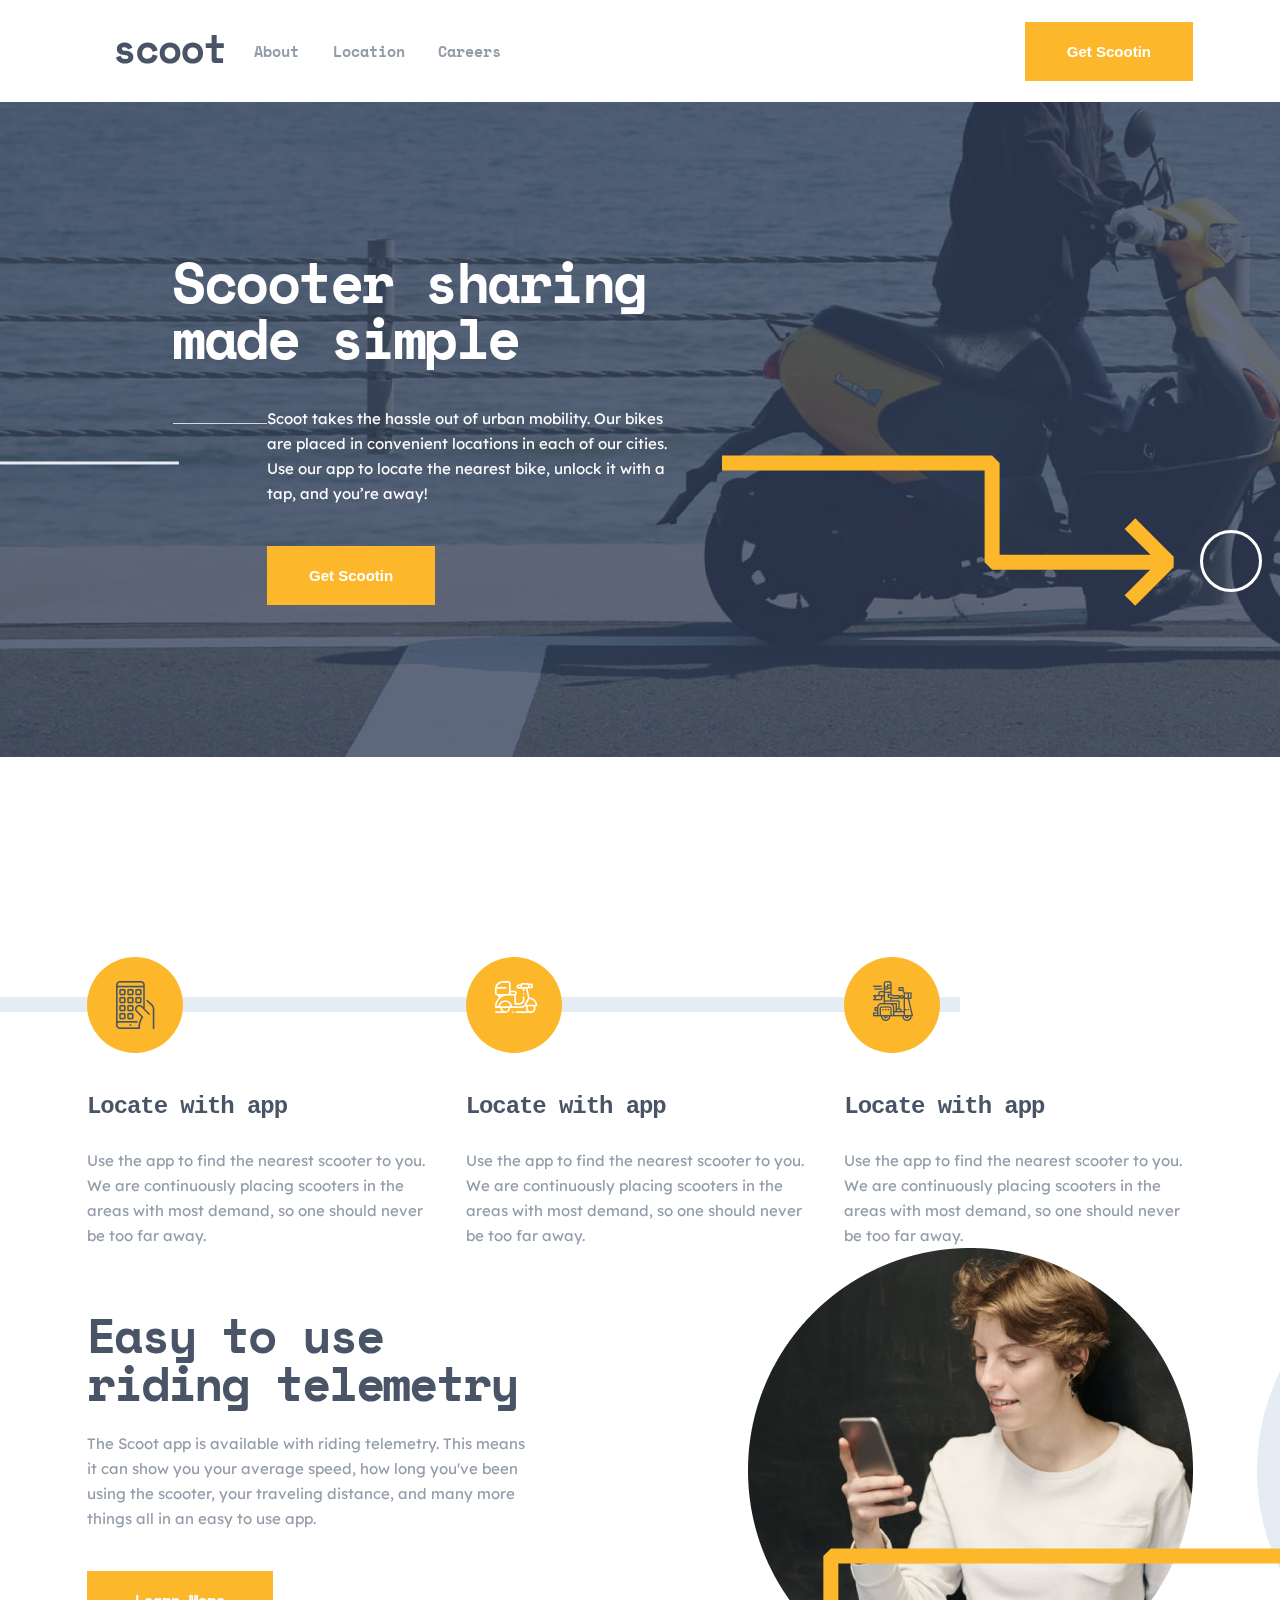
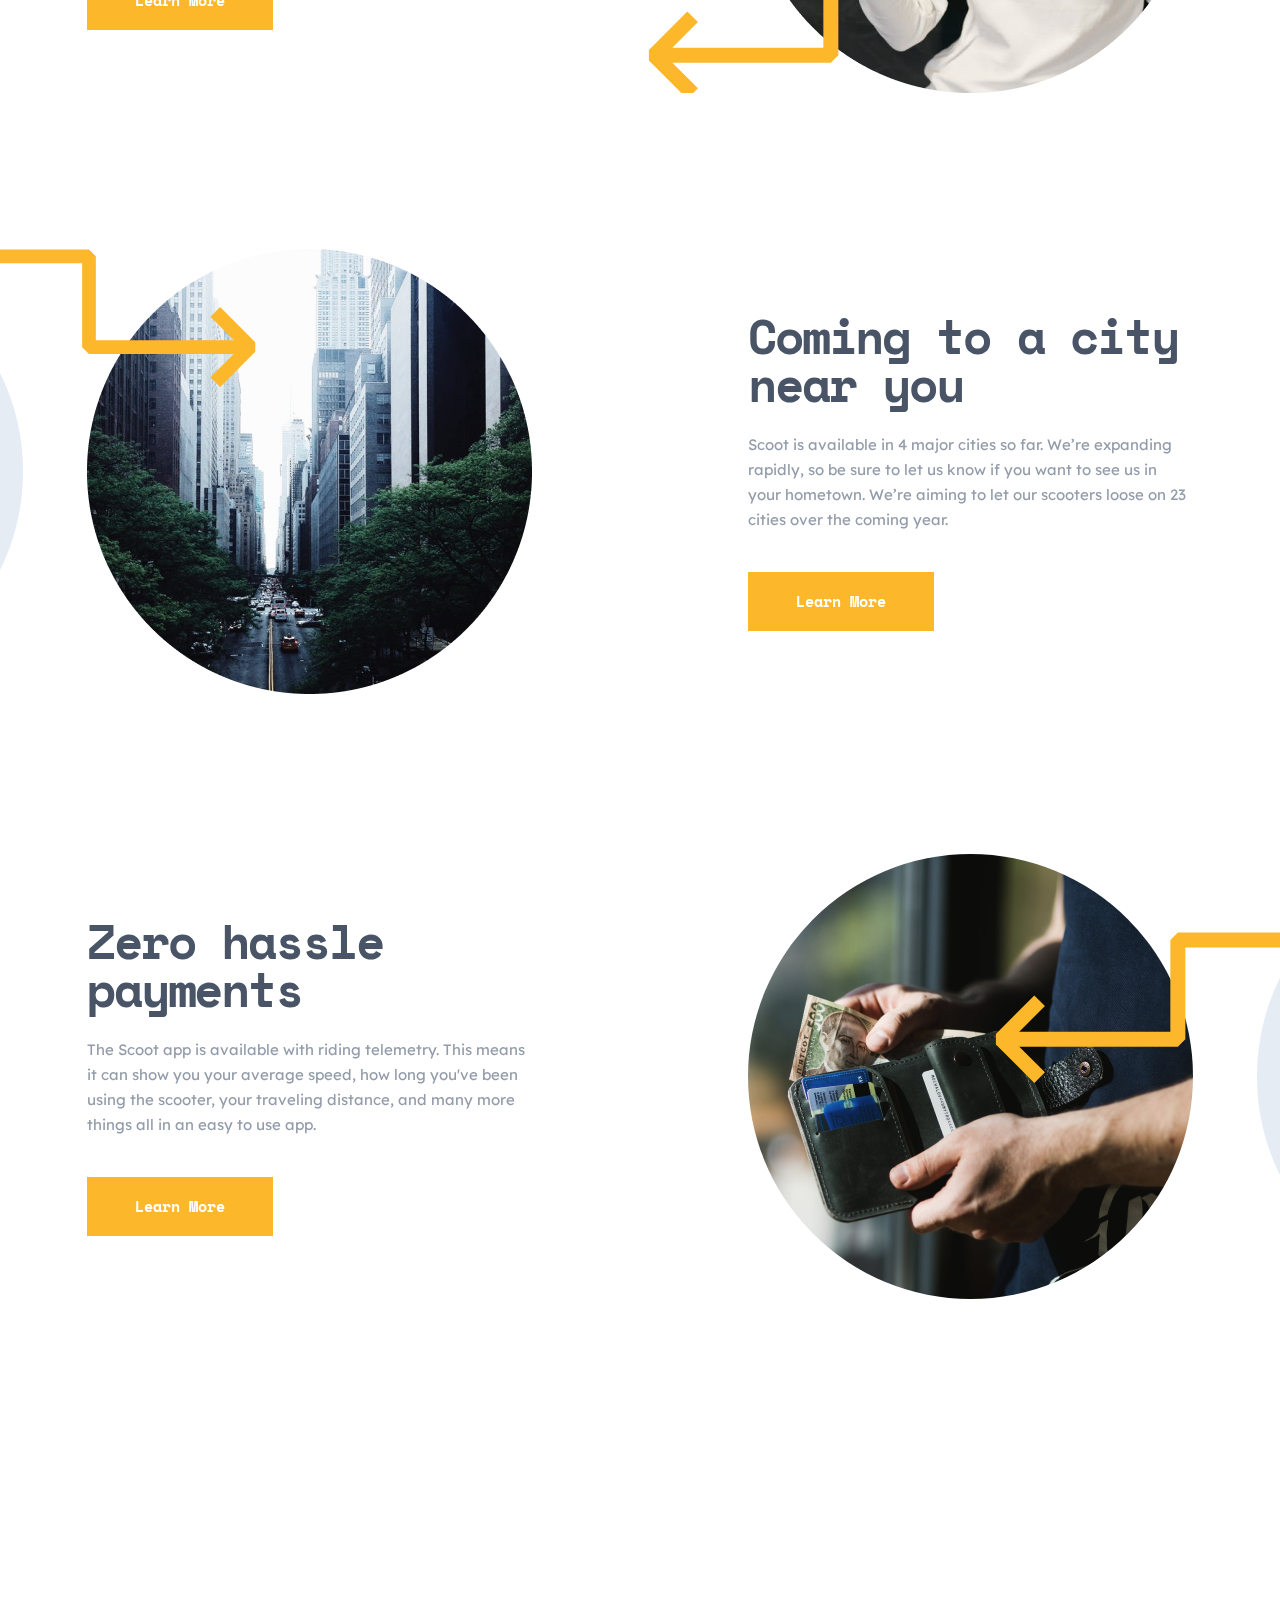
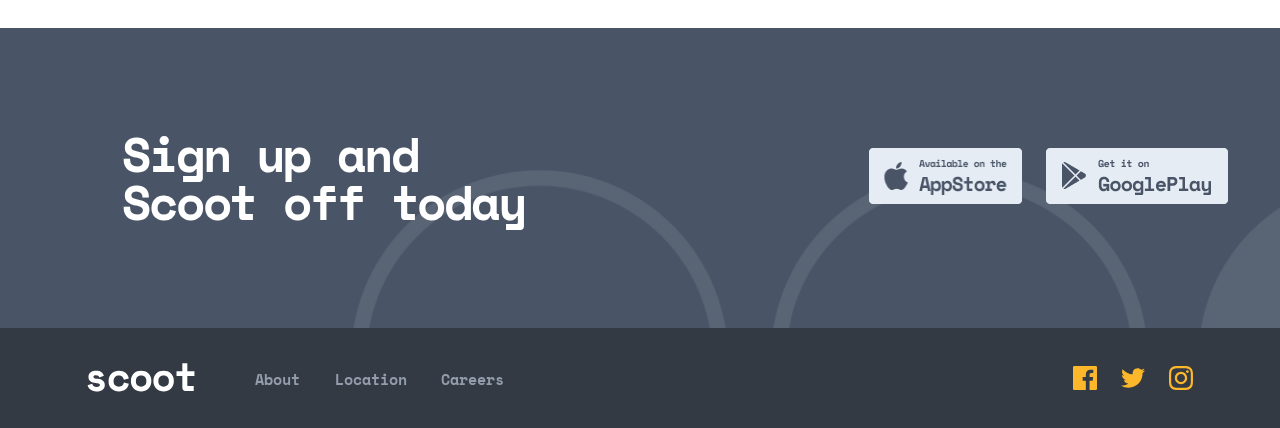
==== index.html @ a6e0be0e "Iniyial commit" ====
<!DOCTYPE html>
<html lang="en">
  <head>
    <meta charset="UTF-8" />
    <meta name="viewport" content="width=device-width, initial-scale=1.0" />
    <title>Scoot.com</title>
    <link rel="stylesheet" href="css/style.css" />
  </head>

  <body>
    <header class="site-header">
      <div class="container">
        <div class="site-header__inner">
          <div class="site-header__main">
            <span class="site-header__main-inner"></span>
            <a href="./index.html" class="site-header__main-logo-link">
              <img
                width="108"
                height="29"
                src="images/scoot.svg"
                alt="site header logo img scoot"
                class="site-header__main-logo-img" />
            </a>

            <ul class="site-header__main-list">
              <li class="site-header__main-item">
                <a href="./about.html" class="site-header__main-item-link"
                  >About</a
                >
              </li>
              <li class="site-header__main-item">
                <a href="./location.html" class="site-header__main-item-link"
                  >Location</a
                >
              </li>
              <li class="site-header__main-item">
                <a href="./career.html" class="site-header__main-item-link"
                  >Careers</a
                >
              </li>
            </ul>
          </div>

          <a href="#" class="site-header__inner-link"> Get Scootin </a>
        </div>
      </div>
    </header>

      <section class="hero">
        <div class="container">
          <div class="hero__inner">
            <div class="hero__main">
              <h1 class="hero__main-heading">Scooter sharing made simple</h1>
              <div class="hero__title-box">
                <p class="hero__title-box-text">
                  Scoot takes the hassle out of urban mobility. Our bikes are
                  placed in convenient locations in each of our cities. Use our
                  app to locate the nearest bike, unlock it with a tap, and
                  you’re away!
                </p>
                <a href="#" class="hero__title-box-link"> Get Scootin </a>
              </div>
            </div>
            <div class="hero__span-box">
              <span class="hero__span"></span>
              <span class="hero__span"></span>
              <span class="hero__span-bgc"></span>
            </div>
          </div>
        </div>
      </section>
      <section class="about">
      <div class="container">
        <div class="about__inner">
          <ul class="about__list">
            <li class="about__item">
              <span class="about__item-img">
                <img src="/images/Combined Shape1.png" alt="item one" />
              </span>

              <div class="about__item-main">
                <h3 class="about__item-title">Locate with app</h3>

                <p class="about__item-text">
                  Use the app to find the nearest scooter to you. We are
                  continuously placing scooters in the areas with most demand,
                  so one should never be too far away.
                </p>
              </div>
            </li>
            <li class="about__item">
              <span class="about__item-img">
                <img src="/images/001-scooter.svg" alt="item one" />
              </span>

              <div class="about__item-main">
                <h3 class="about__item-title">Locate with app</h3>

                <p class="about__item-text">
                  Use the app to find the nearest scooter to you. We are
                  continuously placing scooters in the areas with most demand,
                  so one should never be too far away.
                </p>
              </div>
            </li>
            <li class="about__item">
              <span class="about__item-img">
                <img src="images/Combined Shape3.png" alt="item one" />
              </span>

              <div class="about__item-main">
                <h3 class="about__item-title">Locate with app</h3>

                <p class="about__item-text">
                  Use the app to find the nearest scooter to you. We are
                  continuously placing scooters in the areas with most demand,
                  so one should never be too far away.
                </p>
              </div>
            </li>
          </ul>
        </div>
      </div>
    </section> 
    <mian class="maincha">
        <section class="telementry">
          <div class="container">
            <div class="telementry__inner">
              <div class="telementry__main">
                <h2 class="telementry__main-heading">
                  Easy to use riding telemetry
                </h2>
                <p class="telementry__main-text">
                  The Scoot app is available with riding telemetry. This means
                  it can show you your average speed, how long you've been using
                  the scooter, your traveling distance, and many more things all
                  in an easy to use app.
                </p>
                <a href="#" class="telementry__main-link"> Learn More </a>
              </div>

              <img
                width="445"
                height="445"
                src="./images/square-boy.png"
                alt="boy who plays phone"
                class="telementry__inner-img" />
            </div>
          </div>
        </section>

        <section class="city">
          <div class="container">
            <div class="city__inner">
              <img
                width="445"
                height="445"
                src="./images/city.png"
                alt="beautiful city"
                class="city__inner-img" />

              <div class="city__main">
                <h2 class="city__main-heading">Coming to a city near you</h2>
                <p class="city__main-text">
                  Scoot is available in 4 major cities so far. We’re expanding
                  rapidly, so be sure to let us know if you want to see us in
                  your hometown. We’re aiming to let our scooters loose on 23
                  cities over the coming year.
                </p>
                <a href="#" class="city__main-link"> Learn More </a>
              </div>
            </div>
          </div>
        </section>

        <section class="hassle">
          <div class="container">
            <div class="hassle__inner">
              <div class="hassle__main">
                <h2 class="hassle__main-heading">Zero hassle payments</h2>
                <p class="hassle__main-text">
                  The Scoot app is available with riding telemetry. This means
                  it can show you your average speed, how long you've been using
                  the scooter, your traveling distance, and many more things all
                  in an easy to use app.
                </p>
                <a href="#" class="hassle__main-link"> Learn More </a>
              </div>

              <img
                width="445"
                height="445"
                src="./images/money.png"
                alt="boy who plays phone"
                class="hassle__inner-img" />
            </div>
          </div>
        </section>
      </mian> 

    <footer class="site-footer">
      <div class="site-footer__top">
        <div class="container">
          <div class="site-footer__top-inner">
            <h2 class="site-footer__top-inner-heading">
              Sign up and Scoot off today
            </h2>
            <div class="site-footer__top-main">
              <ul class="site-footer__top-main-list">
                <li class="site-footer__top-main-item">
                  <a
                    href="https://apps.apple.com/ru/app/s    coot-mobile/id898287610"
                    class="site-footer__top-main-item-link">
                    <img
                      width="153"
                      height="56"
                      src="./images/app-store.png"
                      alt="App Store"
                      class="site-footer__top-main-item-link-img" />
                  </a>
                </li>
                <li class="site-footer__top-main-item">
                  <a
                    href="https://play.google.com/store/apps/details?id=com.flyscoot.android"
                    class="site-footer__top-main-item-link">
                    <img
                      width="182"
                      height="56"
                      src="./images/play-market.png"
                      alt="Play Market"
                      class="site-footer__top-main-item-link-img" />
                  </a>
                </li>
              </ul>
            </div>
          </div>
        </div>
      </div>
      <div class="site-footer__bottom">
        <div class="container">
          <div class="site-footer__bottom-inner">
            <div class="site-footer__bottom-main">
              <a href="#" class="site-footer__bottom-logo-link">
                <img
                  width="108"
                  height="29"
                  src="./images/scoot-footer.svg"
                  alt="scoot footer logo img"
                  class="site-footer__bottom-logo-img" />
              </a>
              <ul class="site-footer__bottom-main-list">
                <li class="site-footer__bottom-main-item">
                  <a
                    href="./about.html"
                    class="site-footer__bottom-main-item-link">
                    About
                  </a>
                </li>
                <li class="site-footer__bottom-main-item">
                  <a
                    href="./location.html"
                    class="site-footer__bottom-main-item-link">
                    Location
                  </a>
                </li>
                <li class="site-footer__bottom-main-item">
                  <a
                    href="./career.html"
                    class="site-footer__bottom-main-item-link">
                    Careers
                  </a>
                </li>
              </ul>
            </div>
            <ul class="site-footer__bottom-inner-nav">
              <li class="site-footer__bottom-inner-nav-item">
                <a
                  href="https://facebook.com"
                  class="site-footer__bottom-inner-nav-item-link">
                  <svg
                    width="24"
                    height="24"
                    viewBox="0 0 24 24"
                    fill="none"
                    xmlns="http://www.w3.org/2000/svg">
                    <path
                      d="M22.675 0H1.325C0.593 0 0 0.593 0 1.325V22.676C0 23.407 0.593 24 1.325 24H12.82V14.706H9.692V11.084H12.82V8.413C12.82 5.313 14.713 3.625 17.479 3.625C18.804 3.625 19.942 3.724 20.274 3.768V7.008L18.356 7.009C16.852 7.009 16.561 7.724 16.561 8.772V11.085H20.148L19.681 14.707H16.561V24H22.677C23.407 24 24 23.407 24 22.675V1.325C24 0.593 23.407 0 22.675 0Z"
                      fill="currentColor" />
                  </svg>
                </a>
              </li>
              <li class="site-footer__bottom-inner-nav-item">
                <a
                  href="https://twitter.com"
                  class="site-footer__bottom-inner-nav-item-link">
                  <svg
                    width="24"
                    height="20"
                    viewBox="0 0 24 20"
                    fill="none"
                    xmlns="http://www.w3.org/2000/svg">
                    <path
                      d="M24 2.55699C23.117 2.94899 22.168 3.21299 21.172 3.33199C22.189 2.72299 22.97 1.75799 23.337 0.607986C22.386 1.17199 21.332 1.58199 20.21 1.80299C19.313 0.845986 18.032 0.247986 16.616 0.247986C13.437 0.247986 11.101 3.21399 11.819 6.29299C7.728 6.08799 4.1 4.12799 1.671 1.14899C0.381 3.36199 1.002 6.25699 3.194 7.72299C2.388 7.69699 1.628 7.47599 0.965 7.10699C0.911 9.38799 2.546 11.522 4.914 11.997C4.221 12.185 3.462 12.229 2.69 12.081C3.316 14.037 5.134 15.46 7.29 15.5C5.22 17.123 2.612 17.848 0 17.54C2.179 18.937 4.768 19.752 7.548 19.752C16.69 19.752 21.855 12.031 21.543 5.10599C22.505 4.41099 23.34 3.54399 24 2.55699Z"
                      fill="currentColor" />
                  </svg>
                </a>
              </li>
              <li class="site-footer__bottom-inner-nav-item">
                <a
                  href="https://instagram.com"
                  class="site-footer__bottom-inner-nav-item-link">
                  <svg
                    width="24"
                    height="24"
                    viewBox="0 0 24 24"
                    fill="none"
                    xmlns="http://www.w3.org/2000/svg">
                    <path
                      fill-rule="evenodd"
                      clip-rule="evenodd"
                      d="M12 0C8.741 0 8.333 0.014 7.053 0.072C2.695 0.272 0.273 2.69 0.073 7.052C0.014 8.333 0 8.741 0 12C0 15.259 0.014 15.668 0.072 16.948C0.272 21.306 2.69 23.728 7.052 23.928C8.333 23.986 8.741 24 12 24C15.259 24 15.668 23.986 16.948 23.928C21.302 23.728 23.73 21.31 23.927 16.948C23.986 15.668 24 15.259 24 12C24 8.741 23.986 8.333 23.928 7.053C23.732 2.699 21.311 0.273 16.949 0.073C15.668 0.014 15.259 0 12 0ZM12 2.163C15.204 2.163 15.584 2.175 16.85 2.233C20.102 2.381 21.621 3.924 21.769 7.152C21.827 8.417 21.838 8.797 21.838 12.001C21.838 15.206 21.826 15.585 21.769 16.85C21.62 20.075 20.105 21.621 16.85 21.769C15.584 21.827 15.206 21.839 12 21.839C8.796 21.839 8.416 21.827 7.151 21.769C3.891 21.62 2.38 20.07 2.232 16.849C2.174 15.584 2.162 15.205 2.162 12C2.162 8.796 2.175 8.417 2.232 7.151C2.381 3.924 3.896 2.38 7.151 2.232C8.417 2.175 8.796 2.163 12 2.163ZM5.838 12C5.838 8.597 8.597 5.838 12 5.838C15.403 5.838 18.162 8.597 18.162 12C18.162 15.404 15.403 18.163 12 18.163C8.597 18.163 5.838 15.403 5.838 12ZM12 16C9.791 16 8 14.21 8 12C8 9.791 9.791 8 12 8C14.209 8 16 9.791 16 12C16 14.21 14.209 16 12 16ZM16.965 5.595C16.965 4.8 17.61 4.155 18.406 4.155C19.201 4.155 19.845 4.8 19.845 5.595C19.845 6.39 19.201 7.035 18.406 7.035C17.61 7.035 16.965 6.39 16.965 5.595Z"
                      fill="currentColor" />
                  </svg>
                </a>
              </li>
            </ul>
          </div>
        </div>
      </div>
    </footer> 
  </body>
</html>
---- css/style.css ----
.container {
  width: 100%;
  max-width: 1174px;
  margin: 0 auto;
}

.site-header__inner {
  overflow-x: hidden;
  padding-top: 22px;
  padding-bottom: 21px;
  display: flex;
  align-items: center;
  justify-content: space-between;
}

.site-header__main {
  display: flex;
  align-items: center;
  width: 415px;
  font-family: monospace;
  justify-content: space-between;
}

.site-header__main-inner {
  align-items: start;
}

.site-header__main-burger-link {
  display: none;
}

.site-header__main-burger-img {
  display: block;
}

.site-header__main-logo-link {
  text-decoration: none;
}

.site-header__main-logo-img {
  width: 108px;
  height: 29px;
}

.site-header__main-list {
  list-style-type: none;
  display: flex;
  align-items: center;
  width: 249px;
  justify-content: space-between;
}

.site-header__main-item-link {
  display: inline-block;
  text-decoration: none;
  color: #939caa;
  font-family: "Space Mono";
  font-size: 15px;
  font-style: normal;
  font-weight: 700;
  line-height: 167%;
  border: 1px solid transparent;
}

.site-header__main-item-link:hover {
  color: #fcb72b;
}

.site-header__inner-link {
  display: inline-block;
  color: #fff;
  text-align: center;
  font-size: 15px;
  font-style: normal;
  font-weight: 700;
  line-height: 167%;
  background: #fcb72b;
  padding: 14px 39px;
  text-decoration: none;
  border: 3px solid transparent;
}

.site-header__inner-link:hover {
  border: 3px solid #fcb72b;
  cursor: pointer;
  background-color: transparent;
  color: #fcb72b;
}

@media only screen and (min-width: 768px) {
  .header {
    overflow-x: hidden;
  }
}
@media only screen and (max-width: 425px) {
  .site-header__main-list {
    display: none;
  }
  .site-header__inner-link {
    display: none;
  }
  .site-header__main {
    justify-content: center;
  }
  .site-header__main-burger-link {
    display: inline-block;
  }
  .site-header__main-burger-img {
    display: inline-block;
  }
}
.hero {
  overflow-x: hidden;
  padding: 152px;
  background-image: url("/images/Bitmap.png");
  background-size: 1500px;
  background-position: 50% 50%;
  background-repeat: no-repeat;
  margin-bottom: 100px;
}

.hero__main {
  position: relative;
  width: 500px;
}

.hero__main::before {
  content: "";
  position: absolute;
  top: 201px;
  left: calc(50% - 446px);
  width: 203px;
  height: 16px;
  background-image: url("/images/Path 2.svg");
  background-repeat: no-repeat;
  background-size: 203px 16px;
}

.hero__main::after {
  content: "";
  position: absolute;
  top: 201px;
  left: calc(50% + 300px);
  width: 452px;
  height: 151px;
  background-image: url("/images/Group 8 Copy.svg");
  background-repeat: no-repeat;
  background-size: 452px 151px;
}

.hero__main-heading {
  color: #fff;
  font-family: "Space Mono";
  font-size: 56px;
  font-style: normal;
  font-weight: 700;
  line-height: 100%;
  letter-spacing: -2.5px;
}

.hero__title-box {
  position: relative;
  width: 405px;
  margin-left: 95px;
}

.hero__title-box::before {
  content: "";
  position: absolute;
  top: 17px;
  left: calc(50% - 297px);
  width: 94px;
  height: 1px;
  background: #d9d9d9;
}

.hero__title-box-text {
  width: 405px;
  color: #fff;
  font-family: "Lexend Deca";
  font-size: 15px;
  font-style: normal;
  font-weight: 400;
  line-height: 25px;
  margin-bottom: 40px;
  margin-top: 40px;
}

.hero__title-box-link {
  display: inline-block;
  color: #fff;
  text-align: center;
  font-size: 15px;
  font-style: normal;
  font-weight: 700;
  line-height: 167%;
  background: #fcb72b;
  padding: 14px 39px;
  text-decoration: none;
  border: 3px solid transparent;
}

.hero__title-box-link:hover {
  border: 3px solid #fcb72b;
  cursor: pointer;
  background-color: transparent;
  color: #fcb72b;
}

.hero__span-box {
  position: absolute;
  top: 530px;
  left: calc(50% + 560px);
  width: 234px;
  z-index: 3;
  display: flex;
  align-items: center;
  justify-content: space-between;
}

.hero__span {
  border: 3px solid #ffffff;
  background-color: transparent;
  width: 62px;
  height: 62px;
  border-radius: 50%;
}

.hero__span-bgc {
  background-color: #fff;
  width: 62px;
  height: 62px;
  border-radius: 50%;
}

@media only screen and (max-width: 768px) {
  .hero {
    overflow-x: hidden;
  }
  .hero__span-box {
    display: none;
  }
  .hero__main::before {
    display: none;
  }
  .hero__main {
    text-align: center;
  }
  .hero__title-box {
    margin-left: 47px;
  }
  .hero__main::after {
    left: calc(50% - 492px);
    top: 350px;
  }
  .hero__span-box {
    left: calc(50% + 185px);
  }
}
.about {
  position: relative;
  font-family: monospace;
  margin-top: 200px;
}
.about::before {
  content: "";
  position: absolute;
  top: 40px;
  z-index: -1;
  height: 15px;
  width: 75%;
  max-width: 1204px;
  background-color: #e5ecf4;
}

.container {
  width: 100%;
  max-width: 1174px;
}

.about__list {
  display: flex;
  align-items: center;
  list-style: none;
  gap: 30px;
}

.about__item {
  display: flex;
  align-items: center;
  flex-direction: column;
  align-items: flex-start;
  width: 100%;
  max-width: 350px;
}

.about__item-img {
  display: inline-block;
  padding: 24px 29px;
  width: 96px;
  height: 96px;
  background-color: #fcb72b;
  border-radius: 50%;
  margin-bottom: 40px;
}

.about__item-title {
  color: #495567;
  font-size: 24px;
  font-style: normal;
  font-weight: 700;
  line-height: 28px;
  letter-spacing: -1.071px;
  margin-bottom: 27px;
}

.about__item-text {
  color: #939caa;
  font-family: "Lexend Deca", sans-serif;
  font-size: 15px;
  font-weight: 400;
  line-height: 25px;
}

@media only screen and (max-width: 768px) {
  .about::before {
    transform: rotate(90deg);
    left: -230px;
    width: 700px;
  }
  .about__list {
    flex-direction: column;
    gap: 40px;
  }
  .about__item {
    max-width: 70%;
    justify-content: space-between;
    flex-direction: row;
  }
  .about__item-img:nth-child(1) {
    position: relative;
    margin-right: 20px;
  }
  .about__item-main {
    max-width: 400px;
  }
}
@media only screen and (max-width: 425px) {
  .about::before {
    display: none;
  }
  .about__item {
    flex-direction: column;
    align-items: center;
    gap: 40px;
  }
  .about__item-main {
    text-align: center;
  }
}
.telementry {
  overflow-x: hidden;
  position: relative;
}

.telementry::before {
  content: "";
  position: absolute;
  top: 300px;
  left: calc(50% + 8px);
  width: 741px;
  height: 151px;
  z-index: 2;
  background-image: url("/images/vector-left.svg");
  background-size: 741px 151px;
  background-repeat: no-repeat;
}

.telementry::after {
  content: "";
  position: absolute;
  top: 0;
  left: calc(50% + 617px);
  width: 445px;
  height: 445px;
  z-index: -1;
  background-image: url("/images/square-blue.png");
  background-size: 445px;
  background-repeat: no-repeat;
}

.telementry__inner {
  display: flex;
  align-items: center;
  width: 100%;
  max-width: 1106px;
  justify-content: space-between;
}

.telementry__main {
  max-width: 445px;
  width: 100%;
}

.telementry__main-heading {
  color: #495567;
  font-family: "Space Mono";
  font-size: 48px;
  font-style: normal;
  font-weight: 700;
  line-height: 100%;
  letter-spacing: -2.143px;
}

.telementry__main-text {
  color: #939caa;
  font-family: "Lexend Deca";
  font-size: 15px;
  font-style: normal;
  font-weight: 400;
  line-height: 167%;
  margin-top: 24px;
  margin-bottom: 40px;
}

.telementry__main-link {
  color: #fff;
  text-align: center;
  font-family: "Space Mono";
  font-size: 15px;
  font-style: normal;
  font-weight: 700;
  line-height: 167%;
  display: inline-block;
  background: #fcb72b;
  padding: 14px 45px;
  text-decoration: none;
  border: 3px solid transparent;
}

.telementry__main-link:hover {
  border: 3px solid #fcb72b;
  cursor: pointer;
  background-color: transparent;
  color: #fcb72b;
}

.telementry__inner-img {
  max-width: 445px;
  width: 100%;
  height: 445px;
}

@media only screen and (max-width: 768px) {
  .telementry {
    overflow-x: hidden;
  }
  .telementry__inner {
    flex-direction: column-reverse;
    text-align: center;
  }
  .telementry__inner-img {
    margin-bottom: 56px;
  }
  .telementry__main-heading {
    margin-bottom: 40px;
  }
  .telementry::before {
    left: calc(50% - 140px);
  }
}
@media only screen and (max-width: 440px) {
  .telementry {
    overflow-x: hidden;
  }
  .telementry::before {
    top: 165px;
    left: calc(50% - 158px);
  }
  .telementry::after {
    content: none;
  }
  .telementry__inner:nth-child(odd) {
    flex-direction: column-reverse;
    max-width: 768px;
    width: 100%;
  }
  .telementry__main {
    max-width: 376px;
    text-align: center;
  }
  .telementry__main-heading {
    width: 376px;
    margin: 0 auto;
    color: #495567;
    font-size: 32px;
    font-style: normal;
    font-weight: 700;
    line-height: 100%;
    letter-spacing: -1.429px;
  }
  .telementry__main-text {
    color: #939caa;
    width: 376px;
    margin: 0 auto;
    font-size: 15px;
    font-style: normal;
    font-weight: 400;
    line-height: 167%;
    margin-top: 32px;
    margin-bottom: 32px;
  }
  .telementry__inner-img {
    width: 376px;
    height: 376px;
    margin-bottom: 56px;
  }
}
.city {
  overflow-x: hidden;
  position: relative;
  margin-top: 156px;
  margin-bottom: 160px;
}

.city__inner::before {
  content: "";
  position: absolute;
  top: 0;
  left: calc(50% - 1090px);
  width: 735px;
  height: 138px;
  z-index: 2;
  background-image: url("/images/vector-right.svg");
  background-size: 735px 138px;
  background-repeat: no-repeat;
}

.city__inner::after {
  content: "";
  position: absolute;
  top: 0;
  left: calc(50% - 1062px);
  width: 445px;
  height: 445px;
  z-index: -1;
  background-image: url("/images/square-blue.png");
  background-size: 445px;
  background-repeat: no-repeat;
}

.city__inner {
  display: flex;
  align-items: center;
  width: 100%;
  max-width: 1106px;
  justify-content: space-between;
}

.city__inner-img {
  width: 100%;
  max-width: 445px;
  height: 445px;
}

.city__main {
  width: 100%;
  max-width: 445px;
}

.city__main-heading {
  color: #495567;
  font-family: "Space Mono";
  font-size: 48px;
  font-style: normal;
  font-weight: 700;
  line-height: 100%;
  letter-spacing: -2.143px;
}

.city__main-text {
  color: #939caa;
  font-family: "Lexend Deca";
  font-size: 15px;
  font-style: normal;
  font-weight: 400;
  line-height: 167%;
  margin-top: 24px;
  margin-bottom: 40px;
}

.city__main-link {
  color: #fff;
  text-align: center;
  font-family: "Space Mono";
  font-size: 15px;
  font-style: normal;
  font-weight: 700;
  line-height: 167%;
  display: inline-block;
  background: #fcb72b;
  padding: 14px 45px;
  text-decoration: none;
  border: 3px solid transparent;
}

.city__main-link:hover {
  border: 3px solid #fcb72b;
  cursor: pointer;
  background-color: transparent;
  color: #fcb72b;
}

@media only screen and (max-width: 768px) {
  .city {
    overflow-x: hidden;
  }
  .city__inner {
    flex-direction: column;
    text-align: center;
  }
  .city__inner-img {
    margin-bottom: 56px;
  }
  .city__main-heading {
    margin-bottom: 40px;
  }
  .city__inner::before {
    left: calc(50% - 730px);
  }
}
.hassle {
  overflow-x: hidden;
  position: relative;
  margin-bottom: 329px;
}

.hassle::before {
  content: "";
  position: absolute;
  top: 78px;
  left: calc(50% + 355px);
  width: 741px;
  height: 151px;
  z-index: 2;
  background-image: url("/images/vector-left.svg");
  background-size: 741px 151px;
  background-repeat: no-repeat;
}

.hassle::after {
  content: "";
  position: absolute;
  top: 0;
  left: calc(50% + 617px);
  width: 445px;
  height: 445px;
  z-index: -1;
  background-image: url("/images/square-blue.png");
  background-size: 445px;
  background-repeat: no-repeat;
}

.hassle__inner {
  display: flex;
  align-items: center;
  width: 100%;
  max-width: 1106px;
  justify-content: space-between;
}

.hassle__main {
  width: 100%;
  max-width: 445px;
}

.hassle__main-heading {
  color: #495567;
  font-family: "Space Mono";
  font-size: 48px;
  font-style: normal;
  font-weight: 700;
  line-height: 100%;
  letter-spacing: -2.143px;
}

.hassle__main-text {
  color: #939caa;
  font-family: "Lexend Deca";
  font-size: 15px;
  font-style: normal;
  font-weight: 400;
  line-height: 167%;
  margin-top: 24px;
  margin-bottom: 40px;
}

.hassle__main-link {
  color: #fff;
  text-align: center;
  font-family: "Space Mono";
  font-size: 15px;
  font-style: normal;
  font-weight: 700;
  line-height: 167%;
  display: inline-block;
  background: #fcb72b;
  padding: 14px 45px;
  text-decoration: none;
  border: 3px solid transparent;
}

.hassle__main-link:hover {
  border: 3px solid #fcb72b;
  cursor: pointer;
  background-color: transparent;
  color: #fcb72b;
}

.hassle__inner-img {
  width: 100%;
  max-width: 445px;
  height: 445px;
  border-radius: 50%;
}

@media only screen and (max-width: 768px) {
  .hassle {
    overflow-x: hidden;
  }
  .hassle::before {
    left: calc(50% + 20px);
    top: 100px;
  }
  .hassle__inner-img {
    margin-bottom: 56px;
  }
  .hassle__inner {
    flex-direction: column-reverse;
    text-align: center;
  }
  .hassle__main-heading {
    margin-bottom: 40px;
  }
}
.site-footer__top {
  padding: 102px;
  background-image: url("/images/footer-top-bgi.png");
  background-size: 1500px;
  background-position: 50% 50%;
  background-repeat: no-repeat;
}

.site-footer__top-inner {
  display: flex;
  align-items: center;
  width: 1106px;
  justify-content: space-between;
}

.site-footer__top-inner-heading {
  width: 415px;
  color: #fff;
  font-family: "Space Mono";
  font-size: 48px;
  font-style: normal;
  font-weight: 700;
  line-height: 100%;
  letter-spacing: -2.143px;
}

.site-footer__top-main {
  width: 359px;
}

.site-footer__top-main-list {
  list-style-type: none;
  width: 359px;
  display: flex;
  align-items: center;
  justify-content: space-between;
}

.site-footer__top-main-item-link {
  text-decoration: none;
  display: inline-block;
}

.site-footer__bottom {
  background-color: #333a44;
  padding-top: 35px;
  padding-bottom: 32px;
}

.site-footer__bottom-inner {
  display: flex;
  align-items: center;
  width: 1106px;
  justify-content: space-between;
}

.site-footer__bottom-main {
  display: flex;
  align-items: center;
  justify-content: space-between;
  width: 417px;
}

.site-footer__bottom-logo-link {
  text-decoration: none;
  display: inline-block;
}

.site-footer__bottom-logo-img {
  width: 108px;
  height: 29px;
}

.site-footer__bottom-main-list {
  list-style-type: none;
  display: flex;
  align-items: center;
  width: 249px;
  justify-content: space-between;
}

.site-footer__bottom-main-item-link {
  text-decoration: none;
  color: #939caa;
  font-family: "Space Mono";
  font-size: 15px;
  font-style: normal;
  font-weight: 700;
  line-height: 167%;
}

.site-footer__bottom-main-item-link:hover {
  color: #fcb72b;
}

.site-footer__bottom-inner-nav {
  list-style-type: none;
  width: 120px;
  display: flex;
  align-items: center;
  justify-content: space-between;
}

.site-footer__bottom-inner-nav-item-link {
  color: #fcb72b;
}

.site-footer__bottom-inner-nav-item-link:hover {
  color: #e5ecf4;
}

.hero-about {
  padding: 72px;
  background-image: url("/images/about-hero.png");
  background-size: 1500px;
  background-position: 50% 50%;
  background-repeat: no-repeat;
  margin-bottom: 120px;
}

.hero-about-heading {
  color: #fff;
  font-family: "Space Mono";
  font-size: 56px;
  font-style: normal;
  font-weight: 700;
  line-height: 100%;
  letter-spacing: -2.5px;
}

*,
*::before,
*::after {
  margin: 0;
  padding: 0;
  box-sizing: border-box;
}

body {
  font-family: "Lexend Deca", "Arial", monospace;
  font-weight: bold;
  font-weight: 500;
  font-weight: normal;
  overflow-x: hidden;
}

.container {
  max-width: 1146px;
  width: 100%;
  margin: 0 auto;
  padding: 0 20px;
}

@font-face {
  font-family: "Lexend Deca";
  src: url("/fonts/LexendDeca-Bold.woff2") format("woff2"), url("/fonts/LexendDeca-Bold.woff") format("woff");
  font-weight: bold;
  font-style: normal;
  font-display: swap;
}
@font-face {
  font-family: "Lexend Deca";
  src: url("/fonts/LexendDeca-Medium.woff2") format("woff2"), url("/fonts/LexendDeca-Medium.woff") format("woff");
  font-weight: 500;
  font-style: normal;
  font-display: swap;
}
@font-face {
  font-family: "Lexend Deca";
  src: url("/fonts/LexendDeca-Regular.woff2") format("woff2"), url("/fonts/LexendDeca-Regular.woff") format("woff");
  font-weight: normal;
  font-style: normal;
  font-display: swap;
}
@font-face {
  font-family: "Space Mono";
  src: url("/fonts/SpaceMono-Bold.woff2") format("woff2"), url("/fonts/SpaceMono-Bold.woff") format("woff");
  font-weight: bold;
  font-style: normal;
  font-display: swap;
}
@font-face {
  font-family: "Space Mono";
  src: url("/fonts/SpaceMono-Regular.woff2") format("woff2"), url(" /fonts/SpaceMono-Regular.woff") format("woff");
  font-weight: normal;
  font-style: normal;
  font-display: swap;
}/*# sourceMappingURL=style.css.map */
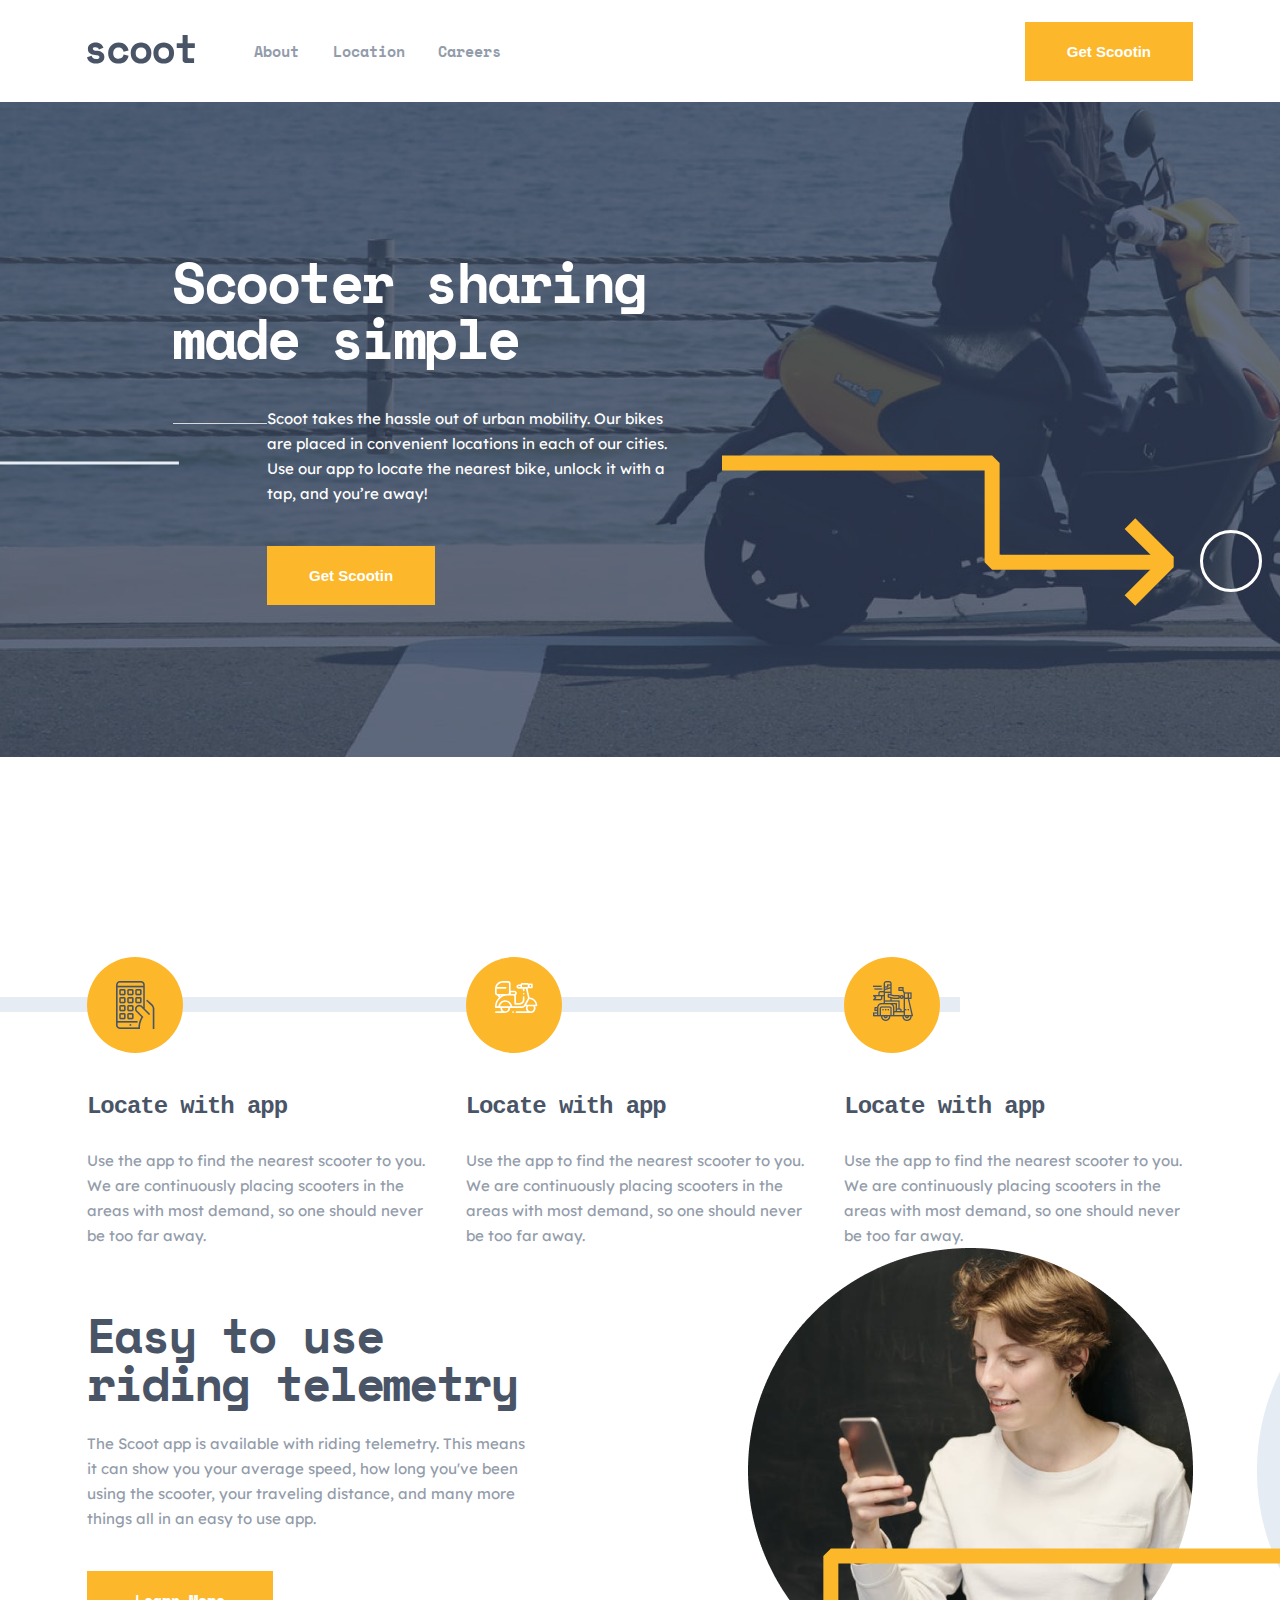
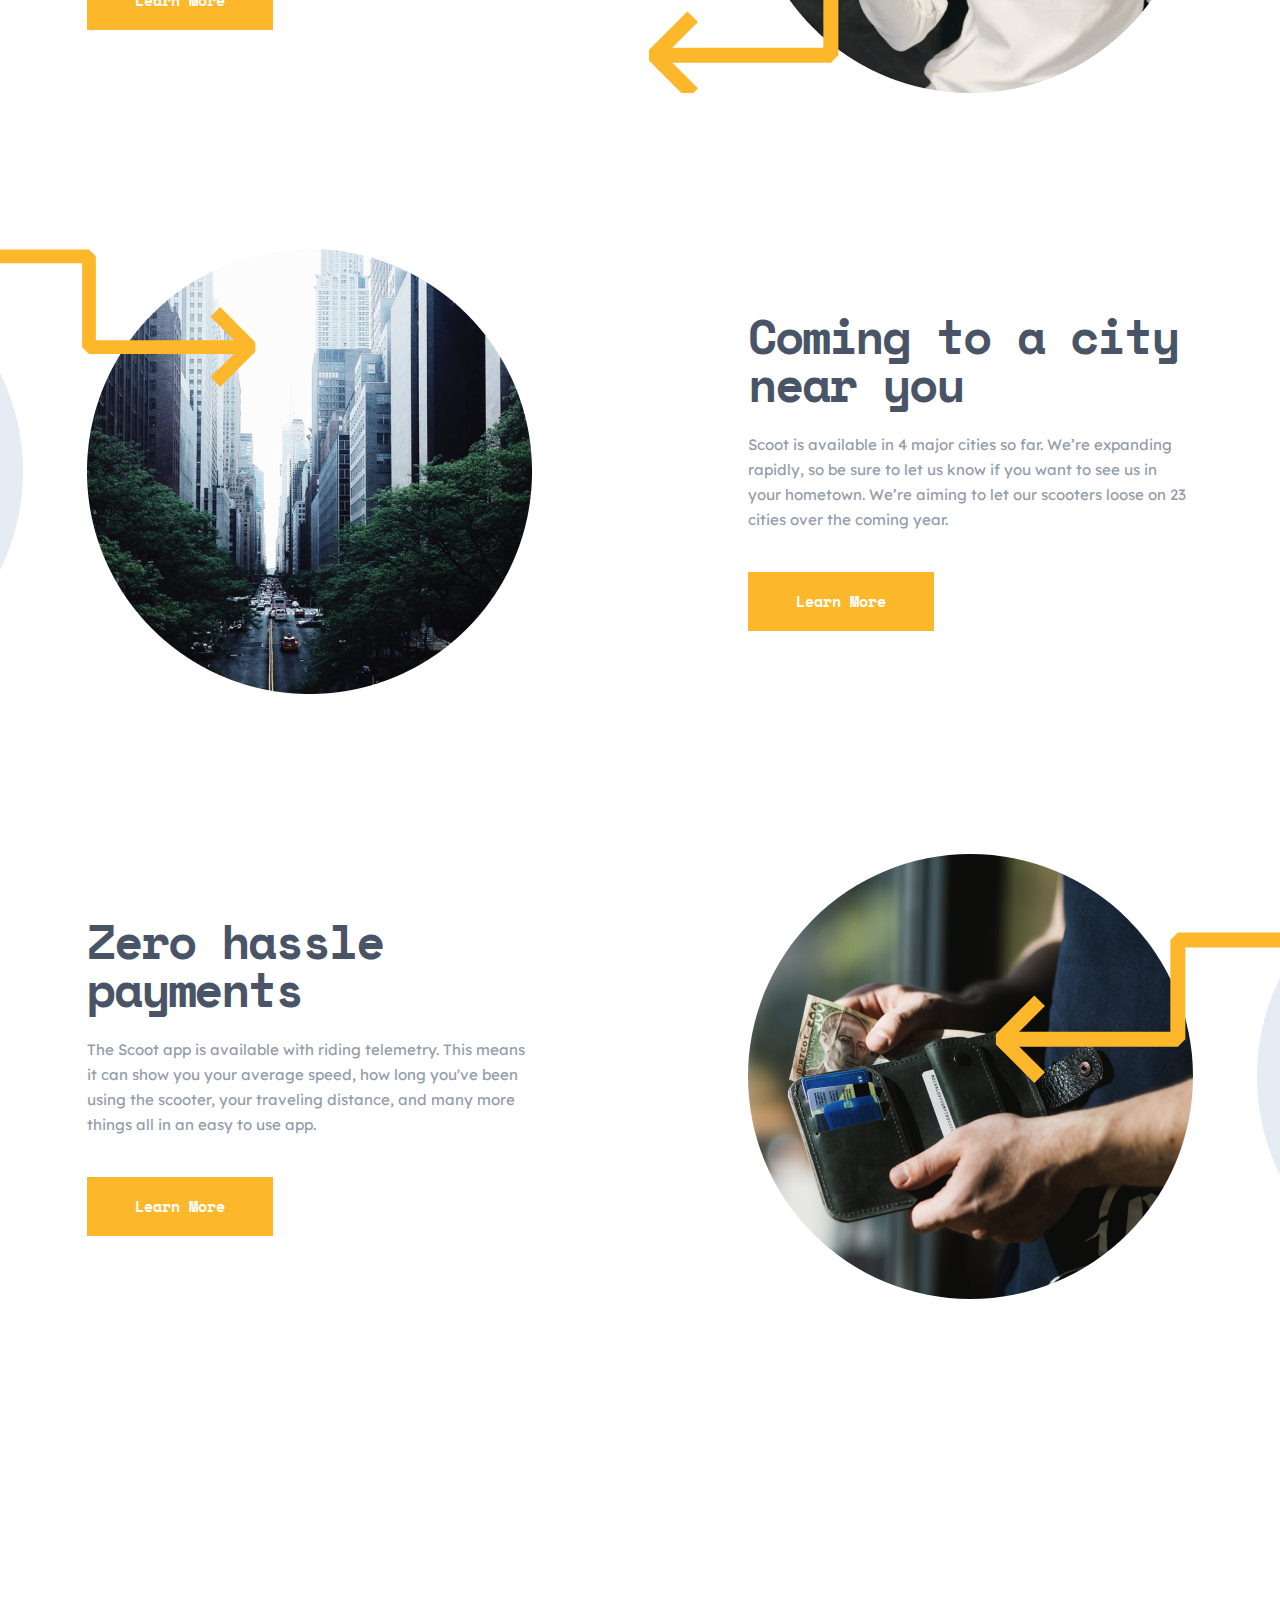
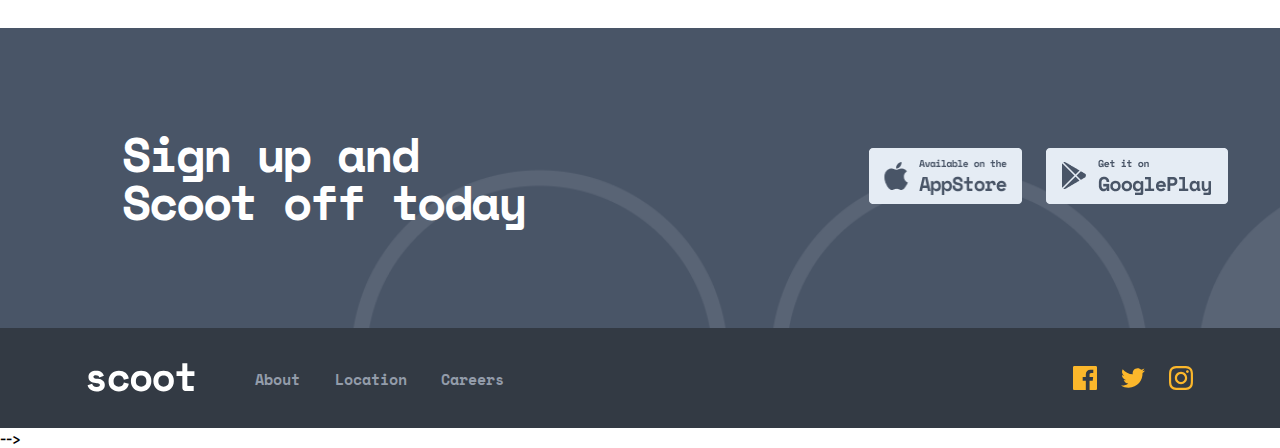
==== commit d9008f21: "Initial commit" ====
--- a/index.html
+++ b/index.html
@@ -46,30 +46,30 @@
       </div>
     </header>
 
-      <section class="hero">
-        <div class="container">
-          <div class="hero__inner">
-            <div class="hero__main">
-              <h1 class="hero__main-heading">Scooter sharing made simple</h1>
-              <div class="hero__title-box">
-                <p class="hero__title-box-text">
-                  Scoot takes the hassle out of urban mobility. Our bikes are
-                  placed in convenient locations in each of our cities. Use our
-                  app to locate the nearest bike, unlock it with a tap, and
-                  you’re away!
-                </p>
-                <a href="#" class="hero__title-box-link"> Get Scootin </a>
-              </div>
-            </div>
-            <div class="hero__span-box">
-              <span class="hero__span"></span>
-              <span class="hero__span"></span>
-              <span class="hero__span-bgc"></span>
-            </div>
-          </div>
-        </div>
-      </section>
-      <section class="about">
+    <section class="hero">
+      <div class="container">
+        <div class="hero__inner">
+          <div class="hero__main">
+            <h1 class="hero__main-heading">Scooter sharing made simple</h1>
+            <div class="hero__title-box">
+              <p class="hero__title-box-text">
+                Scoot takes the hassle out of urban mobility. Our bikes are
+                placed in convenient locations in each of our cities. Use our
+                app to locate the nearest bike, unlock it with a tap, and you’re
+                away!
+              </p>
+              <a href="#" class="hero__title-box-link"> Get Scootin </a>
+            </div>
+          </div>
+          <div class="hero__span-box">
+            <span class="hero__span"></span>
+            <span class="hero__span"></span>
+            <span class="hero__span-bgc"></span>
+          </div>
+        </div>
+      </div>
+    </section>
+    <section class="about">
       <div class="container">
         <div class="about__inner">
           <ul class="about__list">
@@ -121,82 +121,82 @@
           </ul>
         </div>
       </div>
-    </section> 
+    </section>
     <mian class="maincha">
-        <section class="telementry">
-          <div class="container">
-            <div class="telementry__inner">
-              <div class="telementry__main">
-                <h2 class="telementry__main-heading">
-                  Easy to use riding telemetry
-                </h2>
-                <p class="telementry__main-text">
-                  The Scoot app is available with riding telemetry. This means
-                  it can show you your average speed, how long you've been using
-                  the scooter, your traveling distance, and many more things all
-                  in an easy to use app.
-                </p>
-                <a href="#" class="telementry__main-link"> Learn More </a>
-              </div>
-
-              <img
-                width="445"
-                height="445"
-                src="./images/square-boy.png"
-                alt="boy who plays phone"
-                class="telementry__inner-img" />
-            </div>
-          </div>
-        </section>
-
-        <section class="city">
-          <div class="container">
-            <div class="city__inner">
-              <img
-                width="445"
-                height="445"
-                src="./images/city.png"
-                alt="beautiful city"
-                class="city__inner-img" />
-
-              <div class="city__main">
-                <h2 class="city__main-heading">Coming to a city near you</h2>
-                <p class="city__main-text">
-                  Scoot is available in 4 major cities so far. We’re expanding
-                  rapidly, so be sure to let us know if you want to see us in
-                  your hometown. We’re aiming to let our scooters loose on 23
-                  cities over the coming year.
-                </p>
-                <a href="#" class="city__main-link"> Learn More </a>
-              </div>
-            </div>
-          </div>
-        </section>
-
-        <section class="hassle">
-          <div class="container">
-            <div class="hassle__inner">
-              <div class="hassle__main">
-                <h2 class="hassle__main-heading">Zero hassle payments</h2>
-                <p class="hassle__main-text">
-                  The Scoot app is available with riding telemetry. This means
-                  it can show you your average speed, how long you've been using
-                  the scooter, your traveling distance, and many more things all
-                  in an easy to use app.
-                </p>
-                <a href="#" class="hassle__main-link"> Learn More </a>
-              </div>
-
-              <img
-                width="445"
-                height="445"
-                src="./images/money.png"
-                alt="boy who plays phone"
-                class="hassle__inner-img" />
-            </div>
-          </div>
-        </section>
-      </mian> 
+      <section class="telementry">
+        <div class="container">
+          <div class="telementry__inner">
+            <div class="telementry__main">
+              <h2 class="telementry__main-heading">
+                Easy to use riding telemetry
+              </h2>
+              <p class="telementry__main-text">
+                The Scoot app is available with riding telemetry. This means it
+                can show you your average speed, how long you've been using the
+                scooter, your traveling distance, and many more things all in an
+                easy to use app.
+              </p>
+              <a href="#" class="telementry__main-link"> Learn More </a>
+            </div>
+
+            <img
+              width="445"
+              height="445"
+              src="./images/square-boy.png"
+              alt="boy who plays phone"
+              class="telementry__inner-img" />
+          </div>
+        </div>
+      </section>
+
+      <section class="city">
+        <div class="container">
+          <div class="city__inner">
+            <img
+              width="445"
+              height="445"
+              src="./images/city.png"
+              alt="beautiful city"
+              class="city__inner-img" />
+
+            <div class="city__main">
+              <h2 class="city__main-heading">Coming to a city near you</h2>
+              <p class="city__main-text">
+                Scoot is available in 4 major cities so far. We’re expanding
+                rapidly, so be sure to let us know if you want to see us in your
+                hometown. We’re aiming to let our scooters loose on 23 cities
+                over the coming year.
+              </p>
+              <a href="#" class="city__main-link"> Learn More </a>
+            </div>
+          </div>
+        </div>
+      </section>
+
+      <section class="hassle">
+        <div class="container">
+          <div class="hassle__inner">
+            <div class="hassle__main">
+              <h2 class="hassle__main-heading">Zero hassle payments</h2>
+              <p class="hassle__main-text">
+                The Scoot app is available with riding telemetry. This means it
+                can show you your average speed, how long you've been using the
+                scooter, your traveling distance, and many more things all in an
+                easy to use app.
+              </p>
+              <a href="#" class="hassle__main-link"> Learn More </a>
+            </div>
+
+            <img
+              width="445"
+              height="445"
+              src="./images/money.png"
+              alt="boy who plays phone"
+              class="hassle__inner-img" />
+          </div>
+        </div>
+      </section>
+    </mian>
 
     <footer class="site-footer">
       <div class="site-footer__top">
@@ -327,6 +327,7 @@
           </div>
         </div>
       </div>
-    </footer> 
+    </footer>
+    -->
   </body>
 </html>
--- a/css/style.css
+++ b/css/style.css
@@ -19,6 +19,10 @@
   width: 415px;
   font-family: monospace;
   justify-content: space-between;
+}
+
+.burger-btn {
+  display: none;
 }
 
 .site-header__main-inner {
@@ -91,6 +95,9 @@
   .header {
     overflow-x: hidden;
   }
+  .burger-btn {
+    display: none;
+  }
 }
 @media only screen and (max-width: 425px) {
   .site-header__main-list {
@@ -99,6 +106,9 @@
   .site-header__inner-link {
     display: none;
   }
+  .burger-btn {
+    display: none;
+  }
   .site-header__main {
     justify-content: center;
   }
@@ -107,6 +117,34 @@
   }
   .site-header__main-burger-img {
     display: inline-block;
+  }
+}
+@media only screen and (max-width: 425px) {
+  .site-header__inner {
+    position: relative;
+    justify-content: center;
+  }
+  .burger-btn {
+    position: absolute;
+    display: inline-block;
+    top: 2;
+    left: 0;
+    margin-left: 20px;
+    margin-top: 5px;
+    margin-right: 110px;
+  }
+  .site-header__main-list {
+    display: none;
+  }
+  .site-header__inner-link {
+    display: none;
+  }
+  .site-header__main-logo-link {
+    display: block;
+  }
+  .site-header-logo {
+    width: 75px;
+    height: 20px;
   }
 }
 .hero {
@@ -325,7 +363,7 @@
 @media only screen and (max-width: 768px) {
   .about::before {
     transform: rotate(90deg);
-    left: -230px;
+    left: -175px;
     width: 700px;
   }
   .about__list {
@@ -359,6 +397,7 @@
   }
 }
 .telementry {
+  overflow-y: hidden;
   overflow-x: hidden;
   position: relative;
 }
@@ -786,6 +825,11 @@
   display: inline-block;
 }
 
+@media only screen and (max-width: 768px) {
+  .site-footer__top {
+    overflow-x: hidden;
+  }
+}
 .site-footer__bottom {
   background-color: #333a44;
   padding-top: 35px;
@@ -854,6 +898,116 @@
   color: #e5ecf4;
 }
 
+@media only screen and (max-width: 768px) {
+  .site-footer__bottom {
+    overflow-x: hidden;
+  }
+}
+.site-header__inner {
+  overflow-x: hidden;
+  padding-top: 22px;
+  padding-bottom: 21px;
+  display: flex;
+  align-items: center;
+  justify-content: space-between;
+}
+
+.site-header__main {
+  display: flex;
+  align-items: center;
+  width: 415px;
+  font-family: monospace;
+}
+
+.site-header__main-inner {
+  align-items: start;
+}
+
+.site-header__main-burger-link {
+  display: none;
+}
+
+.site-header__main-burger-img {
+  display: block;
+}
+
+.site-header__main-logo-link {
+  text-decoration: none;
+  margin-right: 58px;
+}
+
+.site-header__main-logo-img {
+  width: 108px;
+  height: 29px;
+}
+
+.site-header__main-list {
+  list-style-type: none;
+  display: flex;
+  align-items: center;
+  width: 249px;
+  justify-content: space-between;
+}
+
+.site-header__main-item-link {
+  display: inline-block;
+  text-decoration: none;
+  color: #939caa;
+  font-family: "Space Mono";
+  font-size: 15px;
+  font-style: normal;
+  font-weight: 700;
+  line-height: 167%;
+  border: 1px solid transparent;
+}
+
+.site-header__main-item-link:hover {
+  color: #fcb72b;
+}
+
+.site-header__inner-link {
+  display: inline-block;
+  color: #fff;
+  text-align: center;
+  font-size: 15px;
+  font-style: normal;
+  font-weight: 700;
+  line-height: 167%;
+  background: #fcb72b;
+  padding: 14px 39px;
+  text-decoration: none;
+  border: 3px solid transparent;
+}
+
+.site-header__inner-link:hover {
+  border: 3px solid #fcb72b;
+  cursor: pointer;
+  background-color: transparent;
+  color: #fcb72b;
+}
+
+@media only screen and (min-width: 768px) {
+  .header {
+    overflow-x: hidden;
+  }
+}
+@media only screen and (max-width: 425px) {
+  .site-header__main-list {
+    display: none;
+  }
+  .site-header__inner-link {
+    display: none;
+  }
+  .site-header__main {
+    justify-content: center;
+  }
+  .site-header__main-burger-link {
+    display: inline-block;
+  }
+  .site-header__main-burger-img {
+    display: inline-block;
+  }
+}
 .hero-about {
   padding: 72px;
   background-image: url("/images/about-hero.png");
@@ -873,6 +1027,522 @@
   letter-spacing: -2.5px;
 }
 
+@media only screen and (max-width: 768px) {
+  .hero-about {
+    background-image: url("/images/ABOUT-tablet.png");
+    background-size: cover;
+  }
+}
+@media only screen and (max-width: 425px) {
+  .hero-about {
+    background-image: url("/images/about-phone2.png");
+    background-size: cover;
+  }
+  .hero-about__inner {
+    text-align: center;
+  }
+}
+.era {
+  position: relative;
+  margin-bottom: 120px;
+}
+
+.era::before {
+  content: "";
+  position: absolute;
+  top: 270px;
+  left: calc(50% + 8px);
+  width: 741px;
+  height: 151px;
+  z-index: 2;
+  background-image: url("/images/about-vector-lleft.svg");
+  background-size: 741px 151px;
+  background-repeat: no-repeat;
+}
+
+.era::after {
+  content: "";
+  position: absolute;
+  top: 0;
+  left: calc(50% + 617px);
+  width: 445px;
+  height: 445px;
+  z-index: -1;
+  background-image: url("/images/square-blue.png");
+  background-size: 445px;
+  background-repeat: no-repeat;
+}
+
+.era__inner {
+  display: flex;
+  align-items: center;
+  width: 1106px;
+  justify-content: space-between;
+  margin-bottom: 100px;
+}
+
+.era__main {
+  width: 445px;
+}
+
+.era__main-heading {
+  color: #495567;
+  font-family: "Space Mono";
+  font-size: 48px;
+  font-style: normal;
+  font-weight: 700;
+  line-height: 100%;
+  letter-spacing: -2.143px;
+}
+
+.era__main-text {
+  color: #939caa;
+  font-family: "Lexend Deca";
+  font-size: 15px;
+  font-style: normal;
+  font-weight: 400;
+  line-height: 167%;
+  margin-top: 24px;
+}
+
+.era__inner-img {
+  border-radius: 50%;
+  width: 445px;
+  height: 445px;
+}
+
+@media only screen and (max-width: 768px) {
+  .era {
+    overflow-x: hidden;
+    margin: 0 auto;
+  }
+  .era-container {
+    display: flex;
+    flex-direction: column;
+    align-items: center;
+  }
+  .era::before {
+    left: 60px;
+  }
+  .era__inner {
+    width: 573px;
+    gap: 56px;
+    flex-direction: column-reverse;
+  }
+  .era__main {
+    text-align: center;
+  }
+  .era::after {
+    left: 670px;
+  }
+}
+@media only screen and (max-width: 425px) {
+  .era::before {
+    left: 50px;
+    top: 120px;
+  }
+  .era__main {
+    text-align: center;
+    width: 311px;
+  }
+  .era__inner-img {
+    background-image: url(/images/era-mobile.png);
+    width: 311px;
+    height: 311px;
+  }
+}
+.urban {
+  position: relative;
+  margin-bottom: 120px;
+}
+
+.urban::before {
+  content: "";
+  position: absolute;
+  top: 0;
+  left: calc(50% - 1090px);
+  width: 735px;
+  height: 138px;
+  z-index: 2;
+  background-image: url("/images/vector-right.svg");
+  background-size: 735px 138px;
+  background-repeat: no-repeat;
+}
+
+.urban::after {
+  content: "";
+  position: absolute;
+  top: 30px;
+  left: calc(50% - 1062px);
+  width: 445px;
+  height: 445px;
+  z-index: -1;
+  background-image: url("/images/square-blue.png");
+  background-size: 445px;
+  background-repeat: no-repeat;
+}
+
+.urban__inner {
+  display: flex;
+  align-items: center;
+  width: 1106px;
+  justify-content: space-between;
+}
+
+.urban__inner-img {
+  width: 445px;
+  height: 445px;
+}
+
+.urban__main {
+  width: 445px;
+}
+
+.urban__main-heading {
+  color: #495567;
+  font-family: "Space Mono";
+  font-size: 48px;
+  font-style: normal;
+  font-weight: 700;
+  line-height: 100%;
+  letter-spacing: -2.143px;
+}
+
+.urban__main-text {
+  color: #939caa;
+  font-family: "Lexend Deca";
+  font-size: 15px;
+  font-style: normal;
+  font-weight: 400;
+  line-height: 167%;
+  margin-top: 24px;
+}
+
+@media only screen and (max-width: 768px) {
+  .urban {
+    overflow-x: hidden;
+    margin: 0 auto;
+  }
+  .urban-container {
+    display: flex;
+    flex-direction: column;
+    align-items: center;
+  }
+  .urban__inner {
+    width: 573px;
+    gap: 56px;
+    flex-direction: column;
+  }
+  .urban__main {
+    text-align: center;
+  }
+  .urban::before {
+    left: -350px;
+  }
+  .urban::after {
+    left: -350px;
+  }
+}
+@media only screen and (max-width: 425px) {
+  .urban::before {
+    left: -330px;
+    top: 10px;
+  }
+  .urban::after {
+    display: none;
+  }
+  .urban__main {
+    text-align: center;
+    width: 311px;
+  }
+  .urban__inner-img {
+    background-image: url(/images/era-mobile.png);
+    width: 311px;
+    height: 311px;
+  }
+}
+.value {
+  margin-bottom: 120px;
+}
+
+.value__inner-heading {
+  color: #495567;
+  text-align: center;
+  font-family: "Space Mono";
+  font-size: 48px;
+  font-style: normal;
+  font-weight: 700;
+  line-height: 100%;
+  letter-spacing: -2.143px;
+}
+
+.value__inner-list {
+  list-style-type: none;
+  display: flex;
+  width: 1110px;
+  justify-content: space-between;
+}
+
+.value__inner-item {
+  width: 350px;
+  text-align: center;
+}
+
+.value__picture-box {
+  position: relative;
+  width: 350px;
+}
+
+.value__picture-box-img {
+  width: 240px;
+  height: 240px;
+  margin-bottom: 87px;
+  margin-top: 103px;
+}
+
+.value__picture-box-span1 {
+  left: calc(50% - 50px);
+}
+
+.value__picture-box-span2 {
+  left: calc(50% - 50px);
+}
+
+.value__picture-box-span3 {
+  left: calc(50% - 50px);
+}
+
+.value__picture-box-span {
+  display: inline-block;
+  position: absolute;
+  top: 300px;
+  z-index: 3;
+  color: #495567;
+  font-family: "Space Mono";
+  font-size: 24px;
+  font-style: normal;
+  font-weight: 700;
+  line-height: 117%;
+  letter-spacing: -1.071px;
+  padding: 34px;
+  border-radius: 50%;
+  background-color: #fcb72b;
+}
+
+.value__title-box {
+  width: 350px;
+}
+
+.value__title-box-heading {
+  color: #495567;
+  text-align: center;
+  font-family: "Space Mono";
+  font-size: 24px;
+  font-style: normal;
+  font-weight: 700;
+  line-height: 117%;
+  letter-spacing: -1.071px;
+}
+
+.value__title-box-text {
+  color: #939caa;
+  text-align: center;
+  font-family: "Lexend Deca";
+  font-size: 15px;
+  font-style: normal;
+  font-weight: 400;
+  line-height: 167%;
+  margin-top: 27px;
+}
+
+@media only screen and (max-width: 768px) {
+  .value {
+    overflow-x: hidden;
+  }
+  .value__inner {
+    width: 100%;
+  }
+  .value__inner-list {
+    width: 100%;
+    flex-direction: column;
+    align-items: center;
+  }
+  .value__inner-item {
+    width: 100%;
+    max-width: 457px;
+  }
+  .value__picture-box {
+    margin: 0 auto;
+  }
+  .value__title-box {
+    width: 100%;
+    max-width: 457px;
+  }
+}
+@media only screen and (max-width: 425px) {
+  .value__inner-heading {
+    font-size: 32px;
+    font-weight: bold;
+    line-height: 32px;
+    letter-spacing: -1.43px;
+  }
+  .value__inner-item {
+    width: 100%;
+    max-width: 311px;
+  }
+  .value__picture-box {
+    margin: 0 auto;
+    width: 311px;
+  }
+  .value__title-box {
+    width: 100%;
+    max-width: 457px;
+  }
+}
+.faqs {
+  margin-bottom: 160px;
+}
+
+.faqs__main-heading {
+  color: #495567;
+  text-align: center;
+  font-family: "Space Mono";
+  font-size: 48px;
+  font-style: normal;
+  font-weight: 700;
+  line-height: 100%;
+  letter-spacing: -2.143px;
+  margin-bottom: 64px;
+}
+
+.faqs__main-list {
+  display: flex;
+  flex-direction: column;
+  gap: 64px;
+  list-style-type: none;
+}
+
+.faqs__main-item {
+  max-width: 1110px;
+  width: 100%;
+  display: flex;
+  justify-content: space-between;
+}
+
+.faqs__main-item-box {
+  max-width: 1110px;
+  width: 100%;
+  justify-content: space-between;
+  display: flex;
+}
+
+.faqs__main-item-box-heading {
+  width: 273px;
+  color: #495567;
+  font-family: "Space Mono";
+  font-size: 40px;
+  font-style: normal;
+  font-weight: 700;
+  line-height: 120%;
+  letter-spacing: -1.786px;
+}
+
+.faqs__main-item-box-list {
+  list-style-type: none;
+  display: flex;
+  flex-direction: column;
+  max-width: 730px;
+  width: 100%;
+  gap: 16px;
+}
+
+.faqs__main-item-box-item {
+  padding: 32px 40px;
+  width: 100%;
+  background-color: #f2f5f9;
+}
+
+.faqs__main-item-box-item-title-box {
+  max-width: 650px;
+  width: 100%;
+}
+
+.faqs__main-item-box-item-heading {
+  position: relative;
+  color: #495567;
+  font-family: "Space Mono";
+  font-size: 24px;
+  font-style: normal;
+  font-weight: 700;
+  line-height: 117%;
+  letter-spacing: -1.071px;
+}
+
+.faqs__main-item-box-item-heading-mb24 {
+  margin-bottom: 24px;
+}
+
+.faqs__main-item-box-item-heading-mb24::before {
+  content: "";
+  position: absolute;
+  top: 14px;
+  left: calc(50% + 315px);
+  width: 18px;
+  height: 13px;
+  background-image: url("/images/scrool-up.svg");
+  background-repeat: no-repeat;
+  background-size: 18px 13px;
+}
+
+.faqs__main-item-box-item-heading-down::after {
+  content: "";
+  position: absolute;
+  top: 14px;
+  left: calc(50% + 315px);
+  width: 18px;
+  height: 13px;
+  background-image: url("/images/scrool-down.svg");
+  background-repeat: no-repeat;
+  background-size: 18px 13px;
+}
+
+.faqs__main-item-box-item-text {
+  color: #495567;
+  font-family: "Lexend Deca";
+  font-size: 15px;
+  font-style: normal;
+  font-weight: 400;
+  line-height: 167%;
+}
+
+@media only screen and (max-width: 768px) {
+  .faqs {
+    overflow-x: hidden;
+  }
+  .faqs__main-item-box {
+    flex-direction: column;
+  }
+  .faqs__main-item-box-heading {
+    margin: 0 auto;
+    margin-bottom: 32px;
+  }
+}
+@media only screen and (max-width: 425px) {
+  .faqs {
+    overflow-x: hidden;
+  }
+  .faqs__main-list {
+    width: 311px;
+    margin: 0 auto;
+  }
+  .faqs__main-item-box {
+    flex-direction: column;
+  }
+  .faqs__main-item-box-heading {
+    margin: 0 auto;
+    margin-bottom: 32px;
+  }
+}
 *,
 *::before,
 *::after {
